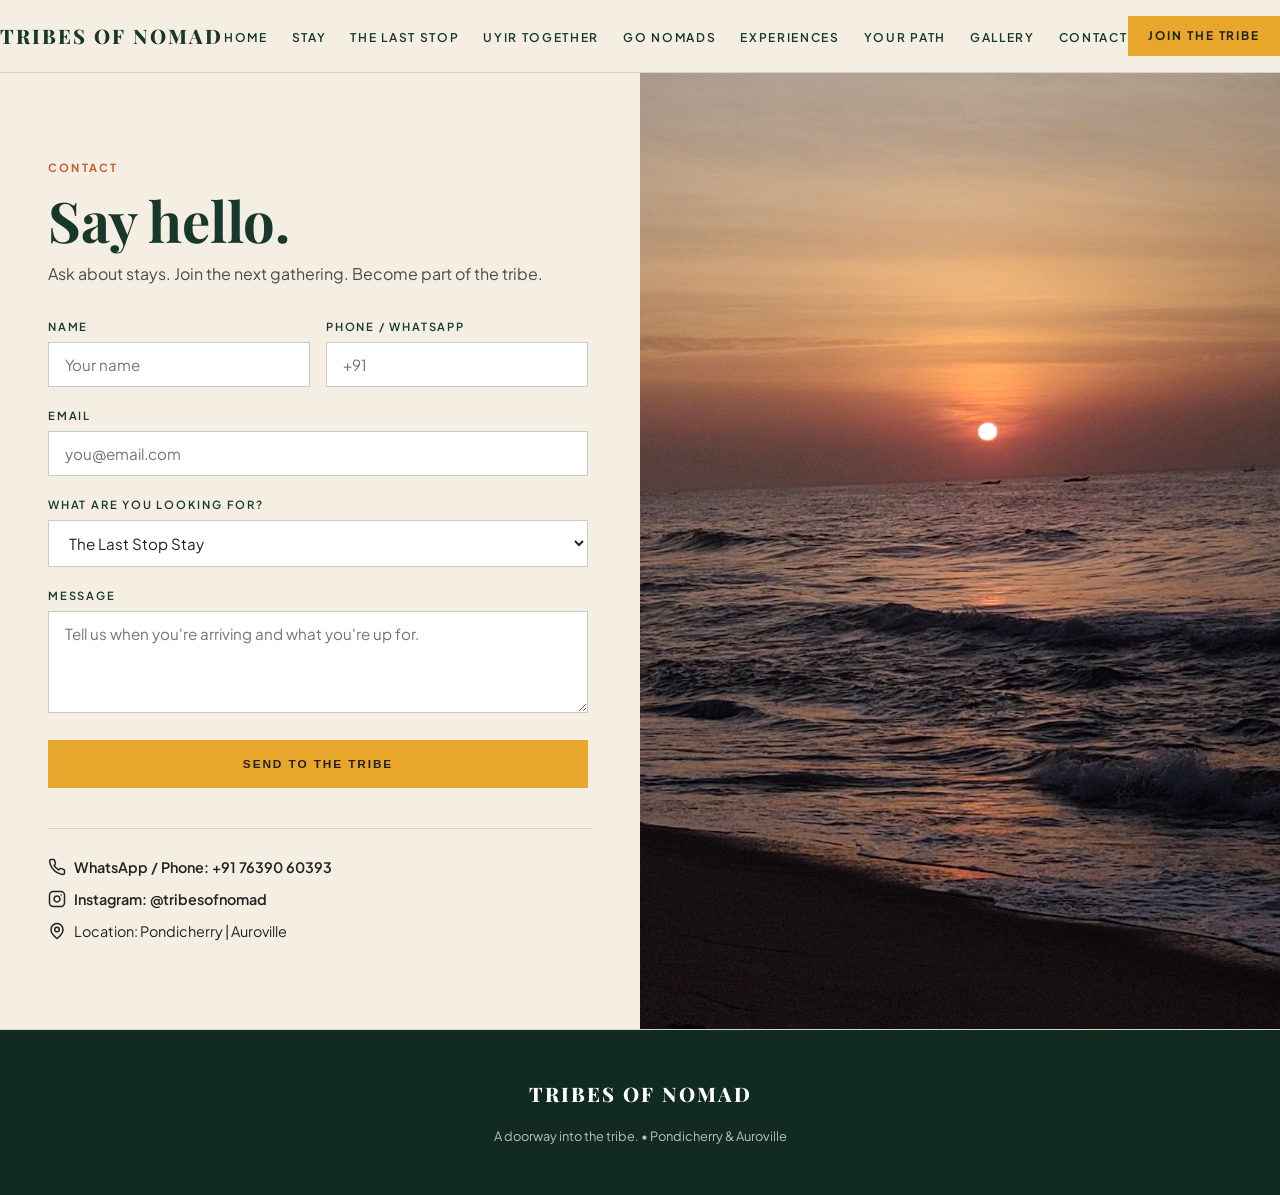
==== contact.html @ c7e6ca67 "Initial commit" ====
<!DOCTYPE html>
<html lang="en">
<head>
  <meta charset="UTF-8" />
  <meta name="viewport" content="width=device-width, initial-scale=1.0" />
  <title>Contact Us | Tribes of Nomad</title>
  
  <link rel="preconnect" href="https://fonts.googleapis.com" />
  <link rel="preconnect" href="https://fonts.gstatic.com" crossorigin />
  <link href="https://fonts.googleapis.com/css2?family=Playfair+Display:ital,wght@0,600;0,800;1,400&family=Plus+Jakarta+Sans:wght@400;500;600;700&family=Reenie+Beanie&display=swap" rel="stylesheet" />

  <style>
    /* ==========================================================================
       BASE VARIABLES & RESETS
       ========================================================================== */
    :root {
      --forest: #18382B;
      --forest-dark: #122B21;
      --cream: #F5EFE3;
      --terracotta: #C95D32;
      --sun: #E8A62A;
      --charcoal: #22221F;
      --white: #FFFFFF;
      --font-heading: 'Playfair Display', serif;
      --font-body: 'Plus Jakarta Sans', sans-serif;
      --font-hand: 'Reenie Beanie', cursive;
    }

    * { box-sizing: border-box; margin: 0; padding: 0; }
    html { scroll-behavior: smooth; }
    body { background-color: var(--cream); color: var(--charcoal); font-family: var(--font-body); line-height: 1.6; overflow-x: hidden; }
    a { text-decoration: none; color: inherit; }
    img { max-width: 100%; display: block; object-fit: cover; }
    
    .container { max-width: 1300px; margin: 0 auto; padding: 0 24px; }
    .border-b { border-bottom: 1px solid rgba(24, 56, 43, 0.15); }
    
    /* Typography */
    .eyebrow { font-size: 0.7rem; font-weight: 700; text-transform: uppercase; letter-spacing: 0.2em; }
    .eyebrow-terracotta { color: var(--terracotta); }
    .display-title { font-family: var(--font-heading); font-size: clamp(2rem, 5vw, 3.5rem); line-height: 1.18; font-weight: 700; color: var(--forest); }

    /* ==========================================================================
       RESPONSIVE HEADER & DROPDOWN MENU
       ========================================================================== */
    header { position: sticky; top: 0; z-index: 100; background-color: rgba(245, 239, 227, 0.98); backdrop-filter: blur(8px); }
    
    .header-container { 
      display: flex !important; 
      flex-direction: row !important; 
      align-items: center !important; 
      justify-content: space-between !important; 
      position: relative; 
      width: 100%; 
      padding: 16px 0 !important; 
      flex-wrap: nowrap !important;
    }
    
    .header-actions { 
      display: flex !important; 
      flex-direction: row !important; 
      align-items: center !important; 
      gap: 12px !important; 
    }

    .logo { 
      font-family: var(--font-heading); 
      font-size: 1.25rem; 
      font-weight: 800; 
      letter-spacing: 0.1em; 
      color: var(--forest); 
      margin: 0 !important;
      white-space: nowrap !important;
    }

    .hamburger { 
      display: none; 
      background: transparent; 
      border: none; 
      cursor: pointer; 
      flex-direction: column; 
      gap: 5px; 
      padding: 4px; 
      z-index: 101; 
    }
    
    .hamburger span { 
      display: block; 
      width: 24px; 
      height: 2px; 
      background-color: var(--forest, #18382B); 
      transition: 0.3s ease; 
      border-radius: 2px; 
    }

    /* Desktop Navigation */
    .nav-menu { 
      display: flex; 
      gap: 24px; 
      list-style: none; 
      margin: 0; 
      padding: 0; 
      align-items: center; 
    }
    .nav-menu a { font-size: 0.75rem; font-weight: 600; text-transform: uppercase; letter-spacing: 0.14em; color: var(--forest); transition: color 0.2s; white-space: nowrap;}
    .nav-menu a:hover { color: var(--terracotta); }

    /* Mobile/Tablet Breakpoints */
    @media (max-width: 991px) {
      .hamburger { display: flex !important; }
      
      /* Mobile Dropdown Menu (Top-Right Box) */
      .nav-menu { 
        display: none !important; 
        flex-direction: column; 
        width: 200px; 
        position: absolute;
        top: 100%;
        right: 0; 
        left: auto;
        background-color: rgba(245, 239, 227, 0.98); 
        backdrop-filter: blur(8px);
        padding: 16px 24px; 
        border: 1px solid rgba(24, 56, 43, 0.15); 
        border-radius: 4px; 
        box-shadow: 0 8px 20px rgba(0,0,0,0.1);
        gap: 16px; 
        align-items: flex-end; 
        text-align: right;
        z-index: 100;
      }
      
      .nav-menu.show { display: flex !important; }
      .nav-menu a { font-size: 0.85rem; width: 100%; display: block; }
    }

    @media (max-width: 480px) {
      .logo { font-size: 1.1rem !important; }
      .header-actions .btn-sun { font-size: 0.65rem !important; padding: 0 12px !important; min-height: 36px !important; }
    }

    /* ==========================================================================
       BUTTONS
       ========================================================================== */
    .btn { display: inline-flex; align-items: center; justify-content: center; min-height: 48px; padding: 0 28px; font-size: 0.74rem; font-weight: 700; text-transform: uppercase; letter-spacing: 0.16em; cursor: pointer; border: none; transition: transform 0.2s, background-color 0.2s; text-align: center; }
    .btn:hover { transform: translateY(-1px); }
    .btn-sun { background-color: var(--sun); color: var(--charcoal); }

    /* ==========================================================================
       LAYOUT GRIDS & FORMS
       ========================================================================== */
    .grid-split { display: grid; grid-template-columns: 1fr; }
    .split-pad { padding: 48px 24px; }

    .form-group { margin-bottom: 20px; }
    .form-label { display: block; font-size: 0.7rem; font-weight: 600; text-transform: uppercase; letter-spacing: 0.16em; color: var(--forest); margin-bottom: 6px; }
    .input-field { width: 100%; border: 1px solid rgba(24, 56, 43, 0.25); background: var(--white); padding: 12px 16px; font-size: 0.95rem; color: var(--charcoal); outline: none; font-family: var(--font-body); }
    .input-field:focus { border-color: var(--terracotta); }
    .grid-2-col { display: grid; grid-template-columns: 1fr; gap: 16px; }

    @media (min-width: 768px) { 
      .grid-2-col { grid-template-columns: 1fr 1fr; }
    }

    @media (min-width: 992px) { 
      .grid-split { grid-template-columns: 1fr 1fr; min-height: calc(100vh - 80px); } 
      .split-pad { padding: 80px 48px; } 
    }

    @media (max-width: 600px) {
      .split-pad { padding: 40px 16px; }
    }
  </style>
</head>
<body>

  <header class="border-b">
    <div class="container header-container">
      <a href="index.html" class="logo">TRIBES OF NOMAD</a>
      
      <nav aria-label="Primary navigation">
        <ul class="nav-menu" id="navMenu">
          <li><a href="index.html">Home</a></li>
          <li><a href="index.html#stays">Stay</a></li>
          <li><a href="last-stop.html">The Last Stop</a></li>
          <li><a href="uyir-together.html">Uyir Together</a></li>
          <li><a href="go-nomads.html">Go Nomads</a></li>
          <li><a href="experiences.html">Experiences</a></li>
          <li><a href="yourpath.html">Your path</a></li>
          <li><a href="gallery.html">Gallery</a></li>
          <li><a href="contact.html">Contact</a></li>
        </ul>
      </nav>

      <div class="header-actions">
        <a href="#contact-form" class="btn btn-sun" style="min-height: 40px; padding: 0 20px;">Join the Tribe</a>
        <button id="menuToggle" class="hamburger" aria-label="Toggle Navigation">
          <span></span>
          <span></span>
          <span></span>
        </button>
      </div>
    </div>
  </header>

  <main>
    <section id="contact-form" class="border-b">
      <div class="grid-split">
        <div class="split-pad">
          <span class="eyebrow eyebrow-terracotta">Contact</span>
          <h1 class="display-title" style="margin-top: 8px;">Say hello.</h1>
          <p style="margin-top: 8px; color: rgba(34,34,31,0.8);">Ask about stays. Join the next gathering. Become part of the tribe.</p>

          <form id="tribeContactForm" style="margin-top: 32px; max-width: 540px;">
            <div class="grid-2-col">
              <div class="form-group">
                <label for="name" class="form-label">Name</label>
                <input id="name" required class="input-field" placeholder="Your name" />
              </div>
              <div class="form-group">
                <label for="phone" class="form-label">Phone / WhatsApp</label>
                <input id="phone" class="input-field" placeholder="+91" />
              </div>
            </div>

            <div class="form-group">
              <label for="email" class="form-label">Email</label>
              <input id="email" type="email" required class="input-field" placeholder="you@email.com" />
            </div>

            <div class="form-group">
              <label for="looking_for" class="form-label">What are you looking for?</label>
              <select id="looking_for" class="input-field">
                <option value="The Last Stop Stay">The Last Stop Stay</option>
                <option value="Uyir Together Stay">Uyir Together Stay</option>
                <option value="Go Nomads Gathering">Go Nomads Gathering</option>
                <option value="Experiences">Experiences</option>
                <option value="Collaboration">Collaboration</option>
                <option value="Volunteer">Volunteer</option>
                <option value="Other">Other</option>
              </select>
            </div>

            <div class="form-group">
              <label for="message" class="form-label">Message</label>
              <textarea id="message" rows="4" class="input-field" placeholder="Tell us when you're arriving and what you're up for."></textarea>
            </div>

            <button type="submit" id="submitBtn" class="btn btn-sun" style="width: 100%;">
              Send to the tribe
            </button>
            
            <p id="successMsg" style="font-family: var(--font-hand); font-size: 1.5rem; color: var(--forest); margin-top: 16px; display: none;">
              Opening WhatsApp to connect directly with the tribe...
            </p>
          </form>

          <div style="margin-top: 40px; padding-top: 24px; border-top: 1px solid rgba(24,56,43,0.15); font-size: 0.9rem; line-height: 2;">
            <p>
              <a href="https://wa.me/917639060393" target="_blank" style="display: inline-flex; align-items: center; gap: 8px; font-weight: 600;">
                <svg width="18" height="18" viewBox="0 0 24 24" fill="none" stroke="currentColor" stroke-width="2" stroke-linecap="round" stroke-linejoin="round"><path d="M22 16.92v3a2 2 0 0 1-2.18 2 19.79 19.79 0 0 1-8.63-3.07 19.5 19.5 0 0 1-6-6 19.79 19.79 0 0 1-3.07-8.67A2 2 0 0 1 4.11 2h3a2 2 0 0 1 2 1.72 12.84 12.84 0 0 0 .7 2.81 2 2 0 0 1-.45 2.11L8.09 9.91a16 16 0 0 0 6 6l1.27-1.27a2 2 0 0 1 2.11-.45 12.84 12.84 0 0 0 2.81.7A2 2 0 0 1 22 16.92z"></path></svg>
                WhatsApp / Phone: +91 76390 60393
              </a>
            </p>
            <p>
              <a href="https://instagram.com/tribesofnomad" target="_blank" style="display: inline-flex; align-items: center; gap: 8px; font-weight: 600;">
                <svg width="18" height="18" viewBox="0 0 24 24" fill="none" stroke="currentColor" stroke-width="2" stroke-linecap="round" stroke-linejoin="round"><rect width="20" height="20" x="2" y="2" rx="5" ry="5"></rect><path d="M16 11.37A4 4 0 1 1 12.63 8 4 4 0 0 1 16 11.37z"></path><line x1="17.5" x2="17.51" y1="6.5" y2="6.5"></line></svg>
                Instagram: @tribesofnomad
              </a>
            </p>
            <p style="display: inline-flex; align-items: center; gap: 8px;">
              <svg width="18" height="18" viewBox="0 0 24 24" fill="none" stroke="currentColor" stroke-width="2" stroke-linecap="round" stroke-linejoin="round"><path d="M20 10c0 6-8 12-8 12s-8-6-8-12a8 8 0 0 1 16 0Z"></path><circle cx="12" cy="10" r="3"></circle></svg>
              Location: Pondicherry | Auroville
            </p>
          </div>
        </div>

        <div>
          <img src="Lstp%20Assets/Sun%20rise.jpeg" alt="Beach at Sunset" style="height: 100%; min-height: 100%; width: 100%;" />
        </div>
      </div>
    </section>
  </main>

  <footer style="background: var(--forest-dark); padding: 48px 24px; text-align: center; color: rgba(255,255,255,0.7); font-size: 0.8rem;">
    <div style="max-width: 900px; margin: 0 auto; display: flex; flex-direction: column; gap: 16px; align-items: center;">
      <span style="font-family: var(--font-heading); font-size: 1.25rem; font-weight: 800; color: var(--white); letter-spacing: 0.1em;">TRIBES OF NOMAD</span>
      <p>A doorway into the tribe. • Pondicherry & Auroville</p>
    </div>
  </footer>

  <script>
    // Dropdown Menu Toggle Logic
    document.addEventListener('DOMContentLoaded', function() {
      const menuToggle = document.getElementById('menuToggle');
      const navMenu = document.getElementById('navMenu');

      if (menuToggle && navMenu) {
        menuToggle.addEventListener('click', function() {
          navMenu.classList.toggle('show');
        });

        // Close the menu when a link is clicked
        const navLinks = navMenu.querySelectorAll('a');
        navLinks.forEach(link => {
          link.addEventListener('click', () => {
            navMenu.classList.remove('show');
          });
        });
      }
    });

    // WhatsApp Contact Form Logic
    document.addEventListener('DOMContentLoaded', function () {
      const contactForm = document.getElementById('tribeContactForm');
      if (!contactForm) return;

      contactForm.addEventListener('submit', function (e) {
        e.preventDefault();

        const name = document.getElementById('name').value.trim();
        const phone = document.getElementById('phone').value.trim();
        const email = document.getElementById('email').value.trim();
        const lookingFor = document.getElementById('looking_for').value;
        const message = document.getElementById('message').value.trim();

        const text = `*New Tribe Inquiry - Tribes of Nomad*\n\n` +
                     `👤 *Name:* ${name}\n` +
                     `📞 *Phone/WhatsApp:* ${phone || 'Not provided'}\n` +
                     `✉️ *Email:* ${email}\n` +
                     `🎯 *Looking for:* ${lookingFor}\n` +
                     `💬 *Message:* ${message || 'No additional message'}`;

        const whatsappNumber = '917639060393';
        const whatsappUrl = `https://wa.me/${whatsappNumber}?text=${encodeURIComponent(text)}`;

        const btn = document.getElementById('submitBtn');
        const msg = document.getElementById('successMsg');

        btn.innerText = 'Opening WhatsApp...';
        btn.disabled = true;

        if (msg) msg.style.display = 'block';

        setTimeout(() => {
          window.open(whatsappUrl, '_blank');
          btn.innerText = 'Send to the tribe';
          btn.disabled = false;
        }, 500);
      });
    });
  </script>
</body>
</html>
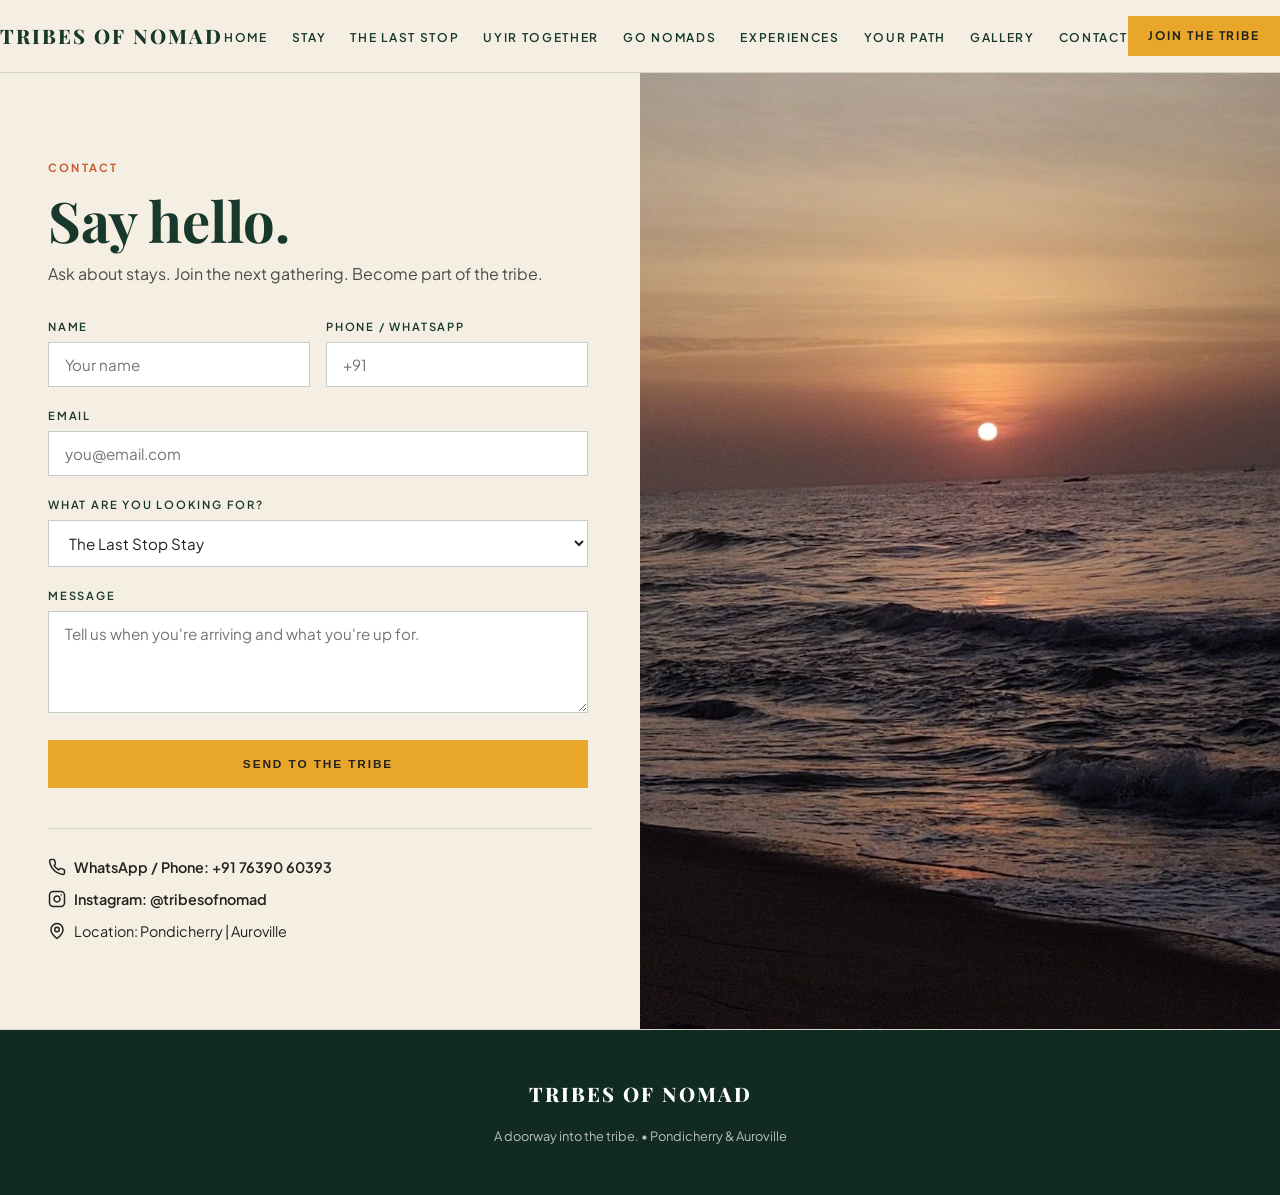
==== commit 456b9e30: "Compress images for web, add meta/lazy-loading, 404 page and Pages setup Co-Authored-By: Claude Sonn" ====
--- a/contact.html
+++ b/contact.html
@@ -3,6 +3,11 @@
 <head>
   <meta charset="UTF-8" />
   <meta name="viewport" content="width=device-width, initial-scale=1.0" />
+  <meta name="description" content="Get in touch with Tribes of Nomad to plan your stay, join a gathering or ask about experiences in Pondicherry & Auroville." />
+  <meta name="theme-color" content="#18382b" />
+  <meta property="og:title" content="Tribes of Nomad" />
+  <meta property="og:description" content="Get in touch with Tribes of Nomad to plan your stay, join a gathering or ask about experiences in Pondicherry & Auroville." />
+  <meta property="og:type" content="website" />
   <title>Contact Us | Tribes of Nomad</title>
   
   <link rel="preconnect" href="https://fonts.googleapis.com" />
@@ -257,13 +262,13 @@
 
           <div style="margin-top: 40px; padding-top: 24px; border-top: 1px solid rgba(24,56,43,0.15); font-size: 0.9rem; line-height: 2;">
             <p>
-              <a href="https://wa.me/917639060393" target="_blank" style="display: inline-flex; align-items: center; gap: 8px; font-weight: 600;">
+              <a href="https://wa.me/917639060393" target="_blank" rel="noopener noreferrer" style="display: inline-flex; align-items: center; gap: 8px; font-weight: 600;">
                 <svg width="18" height="18" viewBox="0 0 24 24" fill="none" stroke="currentColor" stroke-width="2" stroke-linecap="round" stroke-linejoin="round"><path d="M22 16.92v3a2 2 0 0 1-2.18 2 19.79 19.79 0 0 1-8.63-3.07 19.5 19.5 0 0 1-6-6 19.79 19.79 0 0 1-3.07-8.67A2 2 0 0 1 4.11 2h3a2 2 0 0 1 2 1.72 12.84 12.84 0 0 0 .7 2.81 2 2 0 0 1-.45 2.11L8.09 9.91a16 16 0 0 0 6 6l1.27-1.27a2 2 0 0 1 2.11-.45 12.84 12.84 0 0 0 2.81.7A2 2 0 0 1 22 16.92z"></path></svg>
                 WhatsApp / Phone: +91 76390 60393
               </a>
             </p>
             <p>
-              <a href="https://instagram.com/tribesofnomad" target="_blank" style="display: inline-flex; align-items: center; gap: 8px; font-weight: 600;">
+              <a href="https://instagram.com/tribesofnomad" target="_blank" rel="noopener noreferrer" style="display: inline-flex; align-items: center; gap: 8px; font-weight: 600;">
                 <svg width="18" height="18" viewBox="0 0 24 24" fill="none" stroke="currentColor" stroke-width="2" stroke-linecap="round" stroke-linejoin="round"><rect width="20" height="20" x="2" y="2" rx="5" ry="5"></rect><path d="M16 11.37A4 4 0 1 1 12.63 8 4 4 0 0 1 16 11.37z"></path><line x1="17.5" x2="17.51" y1="6.5" y2="6.5"></line></svg>
                 Instagram: @tribesofnomad
               </a>
@@ -276,7 +281,7 @@
         </div>
 
         <div>
-          <img src="Lstp%20Assets/Sun%20rise.jpeg" alt="Beach at Sunset" style="height: 100%; min-height: 100%; width: 100%;" />
+          <img loading="lazy" decoding="async" src="Lstp%20Assets/Sun%20rise.jpeg" alt="Beach at Sunset" style="height: 100%; min-height: 100%; width: 100%;" />
         </div>
       </div>
     </section>
